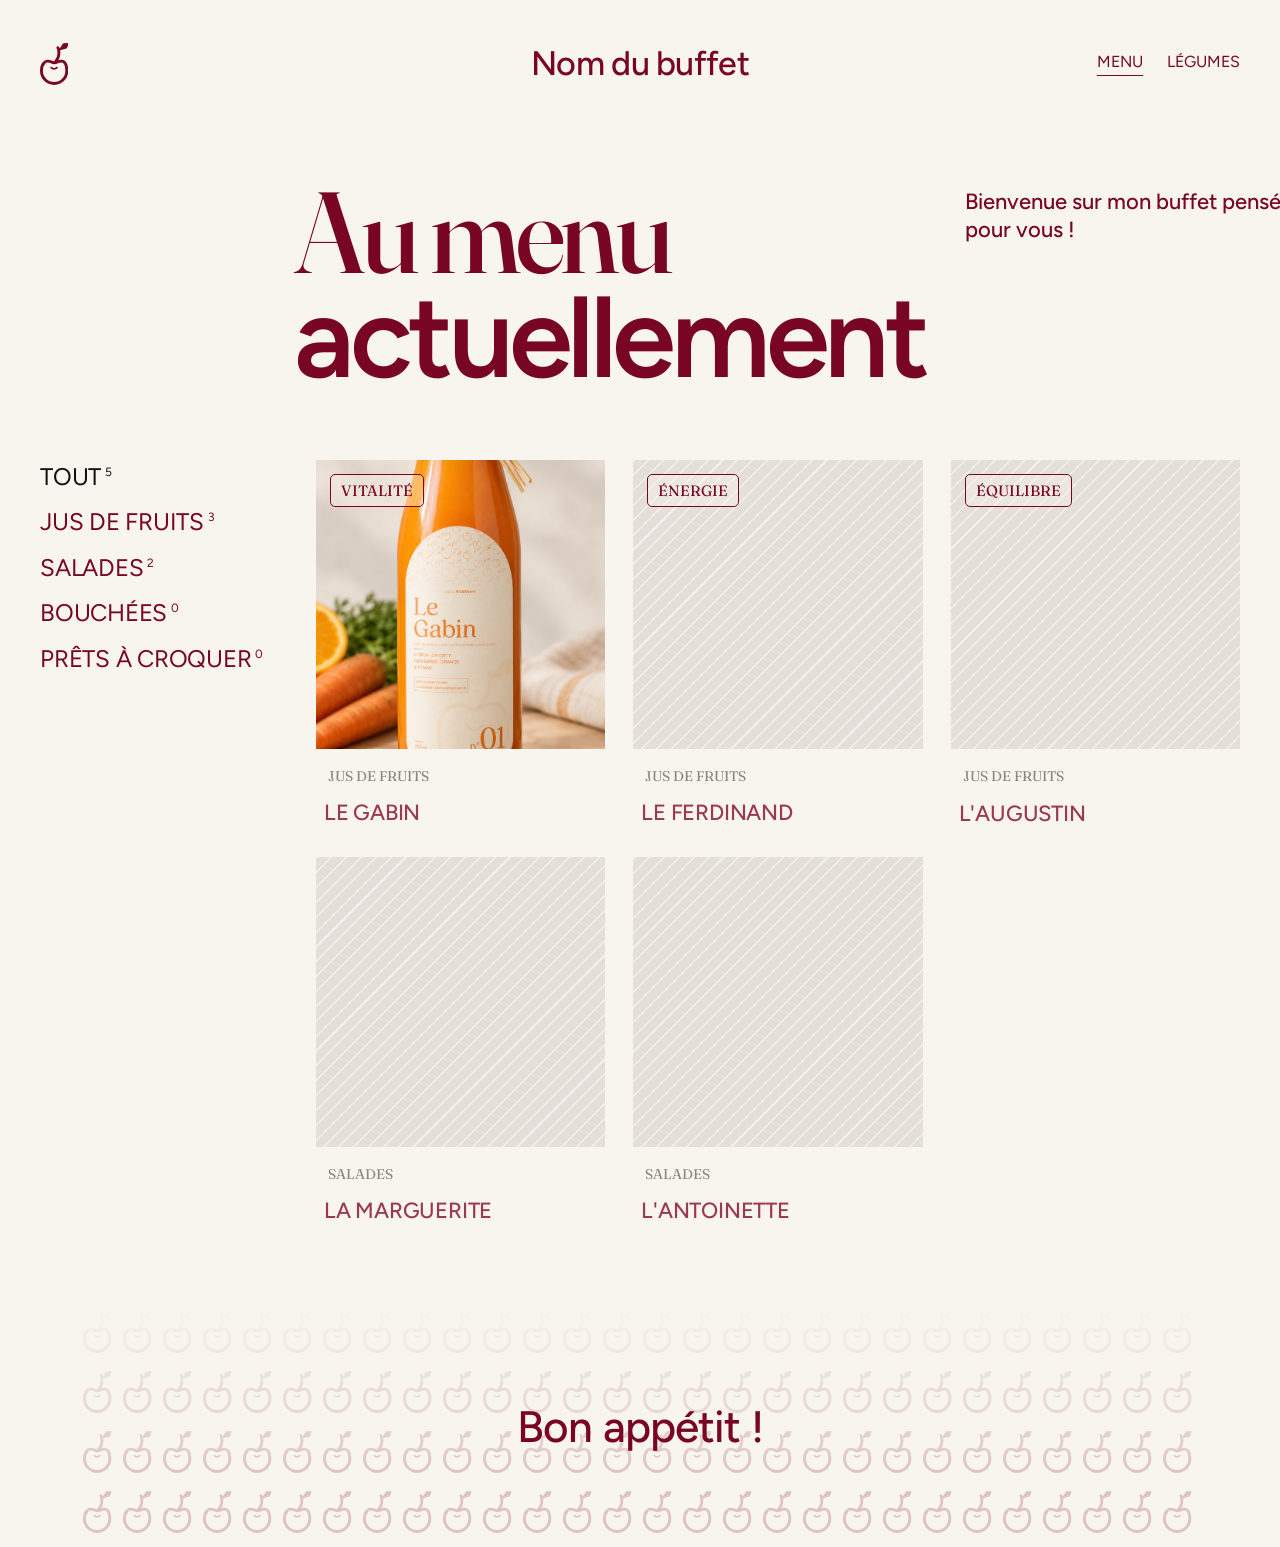
==== index.html @ e61be529 "Add files via upload" ====
<!doctype html>
<html lang="fr">
<head>
  <meta charset="utf-8">
  <meta name="viewport" content="width=device-width, initial-scale=1">
  <title>Buffet</title>
  <link rel="preconnect" href="https://fonts.googleapis.com">
  <link rel="preconnect" href="https://fonts.gstatic.com" crossorigin>
  <link href="https://fonts.googleapis.com/css2?family=Figtree:wght@400;500;600&family=Fraunces:opsz,wght@9..144,400;9..144,500&display=swap" rel="stylesheet">
  <link rel="stylesheet" href="style.css">
</head>
<body>
  <div id="app"></div>
  <script src="data.js"></script>
  <script src="app.js"></script>
</body>
</html>
---- style.css ----
:root {
  --bg: #f8f4ee;
  --wine: #770523;
  --wine-soft: #9a3a52;
  --grey: #8b8680;
  --ph: #e4e0d9;
  --serif: "Fraunces", Georgia, serif;
  --sans: "Figtree", system-ui, sans-serif;
}
* { box-sizing: border-box; }
html { scroll-behavior: smooth; }
body {
  margin: 0; background: var(--bg); color: var(--wine);
  font-family: var(--sans); font-size: 18px; line-height: 1.4;
}
a { color: inherit; text-decoration: none; }
button { font: inherit; color: inherit; background: none; border: 0; cursor: pointer; padding: 0; }

/* En-tête */
.top {
  display: grid; grid-template-columns: 1fr auto 1fr; align-items: center;
  padding: 40px 40px 0;
}
.top .logo { justify-self: start; display: block; }
.top .logo svg { display: block; }
.top .name { font-size: 34px; font-weight: 500; letter-spacing: -0.02em; text-align: center; }
.top nav { justify-self: end; display: flex; gap: 24px; font-size: 16px; text-transform: uppercase; }
.top nav a { padding-bottom: 2px; border-bottom: 1.5px solid transparent; }
.top nav a.on, .top nav a:hover { border-color: var(--wine); }

/* Titre */
.hero { display: grid; grid-template-columns: 1fr 340px; gap: 40px; padding: 90px 40px 70px 23%; align-items: start; }
.hero h1 { margin: 0; font-weight: 400; font-size: clamp(56px, 9vw, 150px); line-height: .92; letter-spacing: -0.04em; }
.hero h1 .serif { font-family: var(--serif); font-weight: 500; display: block; letter-spacing: -0.04em; }
.hero h1 .sans { font-family: var(--sans); font-weight: 600; display: block; }
.hero p { margin: 10px 0 0; font-size: 22px; line-height: 1.3; font-weight: 500; }

/* Disposition filtres + grille */
.layout { display: grid; grid-template-columns: 23% 1fr; padding: 0 40px 80px 40px; }
.filters { display: flex; flex-direction: column; gap: 12px; align-items: flex-start; position: sticky; top: 24px; align-self: start; }
.filters button { font-size: 24px; text-transform: uppercase; text-align: left; letter-spacing: -0.01em; }
.filters button sup { font-size: .5em; margin-left: 4px; }
.filters button.on { color: #111; }
.filters button:hover { opacity: .7; }
.search { margin-bottom: 18px; width: 100%; max-width: 230px; border: 1.5px solid var(--wine); background: transparent; border-radius: 999px; padding: 8px 16px; font: inherit; font-size: 16px; color: var(--wine); }
.search::placeholder { color: var(--wine-soft); opacity: .7; }
.chip { font-size: 15px; text-transform: uppercase; border: 1.5px solid var(--wine); border-radius: 999px; padding: 4px 12px; }
.chip.on { background: var(--wine); color: var(--bg); }
.chips { display: flex; flex-wrap: wrap; gap: 8px; margin-top: 8px; }

.grid { display: grid; grid-template-columns: repeat(3, 1fr); gap: 28px; align-items: start; }
.card { display: block; }
.card .pic { position: relative; aspect-ratio: 1; background: var(--ph); overflow: hidden; }
.card .pic.empty {
  background-image: repeating-linear-gradient(-45deg, transparent 0 9px, rgba(255,255,255,.55) 9px 10.5px);
}
.card .pic img { width: 100%; height: 100%; object-fit: cover; display: block; transition: transform .5s; }
.card:hover .pic img { transform: scale(1.04); }
.tag {
  position: absolute; top: 14px; left: 14px; font-family: var(--serif); font-size: 15px;
  text-transform: uppercase; font-variant: small-caps; border: 1.5px solid var(--wine);
  border-radius: 5px; padding: 5px 10px; background: rgba(248,244,238,.35); color: var(--wine);
}
.card .cat { margin: 18px 12px 0; font-family: var(--serif); font-size: 14px; text-transform: uppercase; color: var(--grey); }
.card h3 { margin: 12px 8px 0; font-size: 22px; font-weight: 500; text-transform: uppercase; color: var(--wine-soft); letter-spacing: -0.01em; }
.card .ing { margin: 14px 12px 0; font-family: var(--serif); font-size: 14px; text-transform: uppercase; color: var(--grey); }
.empty-msg { grid-column: 1 / -1; color: var(--wine-soft); font-size: 20px; }

/* Fiche détail */
.detail { padding: 70px 40px 40px 21%; }
.btn-back { display: inline-block; background: var(--wine); color: var(--bg); text-transform: uppercase; font-size: 18px; padding: 4px 12px; border-radius: 4px; }
.btn-back:hover { opacity: .85; }
.detail h2 { margin: 24px 0 0; font-family: var(--serif); font-weight: 500; font-size: clamp(56px, 8vw, 130px); line-height: 1; letter-spacing: -0.04em; }
.detail-body { display: grid; grid-template-columns: minmax(0, 840fr) minmax(0, 320fr); gap: 40px; margin-top: 90px; align-items: start; padding-right: 0; }
.detail-body > .pic { position: relative; aspect-ratio: 1.09; background: var(--ph); overflow: hidden; }
.detail-body > .pic.empty, .pic.empty { background-image: repeating-linear-gradient(-45deg, transparent 0 9px, rgba(255,255,255,.55) 9px 10.5px); }
.detail-body > .pic img { width: 100%; height: 100%; object-fit: cover; display: block; }
.pills { display: flex; flex-wrap: wrap; gap: 8px; }
.pill { text-transform: uppercase; font-size: 17px; border: 1.5px solid var(--wine); border-radius: 5px; padding: 3px 10px; }
.texte { margin: 56px 0 0; font-size: 20px; line-height: 1.35; color: #3a0a15; }
.detail dl { margin: 36px 0 0; }
.detail dt { font-family: var(--serif); text-transform: uppercase; font-size: 14px; color: var(--grey); margin-top: 20px; }
.detail dd { margin: 4px 0 0; font-size: 19px; color: #3a0a15; }
.detail .links a { text-decoration: underline; text-underline-offset: 3px; margin-right: 12px; color: var(--wine); }
.months { display: flex; gap: 4px; flex-wrap: wrap; margin-top: 6px; }
.months span { font-size: 13px; width: 34px; text-align: center; padding: 4px 0; border: 1.5px solid rgba(119,5,35,.25); border-radius: 6px; opacity: .5; }
.months span.on { background: var(--wine); color: var(--bg); border-color: var(--wine); opacity: 1; }
.more-head { display: flex; justify-content: space-between; align-items: baseline; margin: 110px 0 40px; }
.more-head h3 { margin: 0; font-family: var(--serif); font-weight: 500; font-size: 52px; letter-spacing: -0.03em; }
.more-head a { text-transform: uppercase; font-size: 18px; }
.more-head a:hover { text-decoration: underline; }
.more { display: grid; grid-template-columns: repeat(2, minmax(0, 420fr)) minmax(0, 320fr); gap: 40px; }

/* Pied de page */
.foot { position: relative; height: 240px; margin: 0 6% ; display: grid; place-items: center; }
.foot::before { content: ""; position: absolute; inset: 0; background-image: var(--pattern); background-size: 40px 60px;
  -webkit-mask-image: linear-gradient(to bottom, transparent, #000 70%); mask-image: linear-gradient(to bottom, transparent, #000 70%); }
.foot p { position: relative; margin: 0; font-size: 44px; font-weight: 500; letter-spacing: -0.02em; }

@media (max-width: 900px) {
  body { font-size: 16px; }
  .top { padding: 24px 20px 0; grid-template-columns: auto 1fr; gap: 12px; }
  .top .name { text-align: right; font-size: 22px; }
  .top nav { grid-column: 1 / -1; justify-self: start; margin-top: 14px; }
  .hero { grid-template-columns: 1fr; padding: 40px 20px 30px; gap: 16px; }
  .hero p { font-size: 18px; margin: 0; }
  .layout { grid-template-columns: 1fr; padding: 0 20px 60px; gap: 24px; }
  .filters { position: static; flex-direction: row; flex-wrap: wrap; gap: 8px 16px; }
  .filters button { font-size: 18px; }
  .search { max-width: none; }
  .grid { grid-template-columns: 1fr 1fr; gap: 16px; }
  .card h3 { font-size: 17px; margin-left: 4px; }
  .card .cat, .card .ing { margin-left: 4px; font-size: 12px; }
  .detail { padding: 40px 20px; }
  .detail-body { grid-template-columns: 1fr; margin-top: 40px; gap: 24px; }
  .texte { margin-top: 24px; }
  .more-head { margin: 60px 0 24px; }
  .more-head h3 { font-size: 34px; }
  .more { grid-template-columns: 1fr 1fr; gap: 16px; }
  .foot p { font-size: 30px; }
}
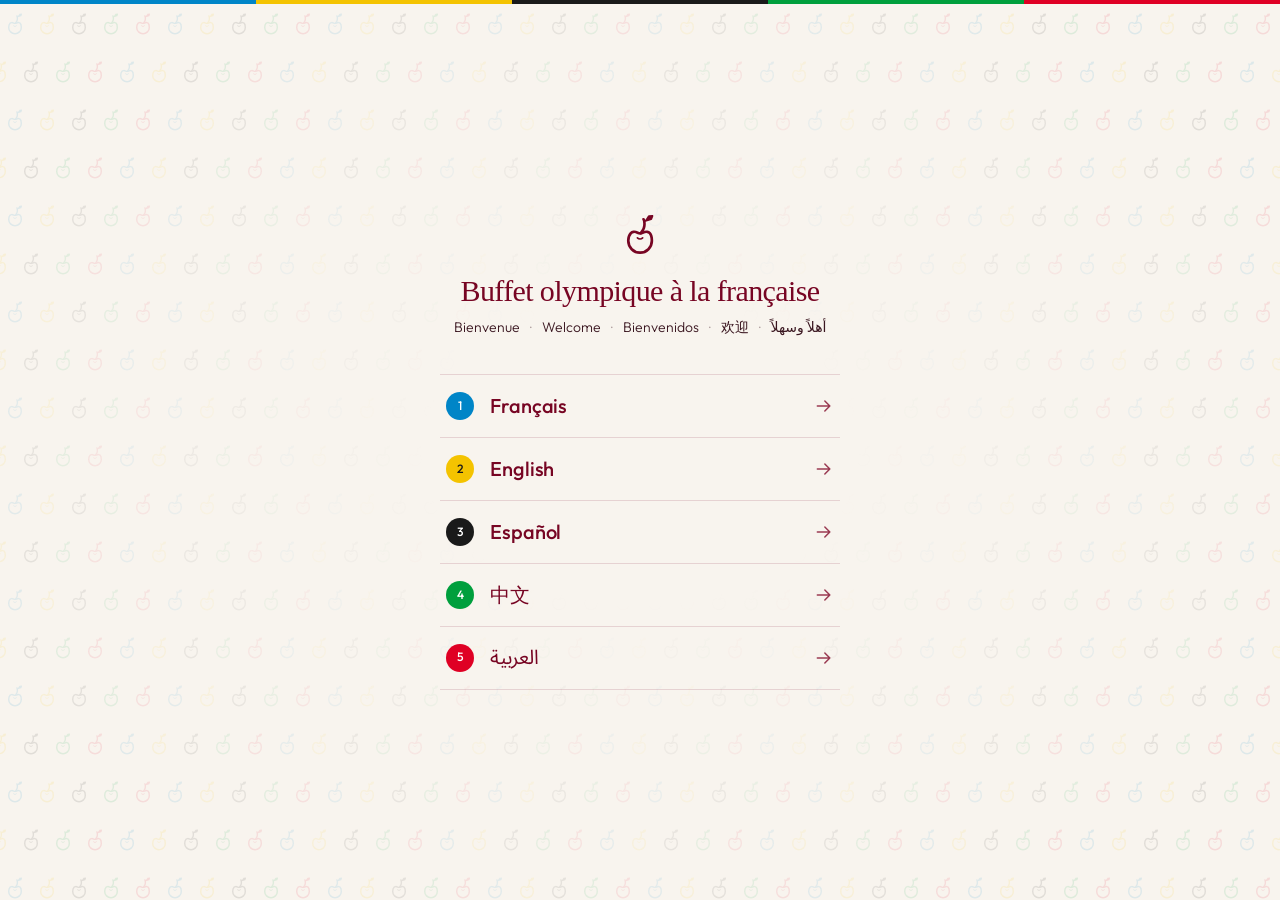
==== commit 0dadfc9c: "Add files via upload" ====
--- a/index.html
+++ b/index.html
@@ -4,14 +4,11 @@
   <meta charset="utf-8">
   <meta name="viewport" content="width=device-width, initial-scale=1">
   <title>Buffet</title>
-  <link rel="preconnect" href="https://fonts.googleapis.com">
-  <link rel="preconnect" href="https://fonts.gstatic.com" crossorigin>
-  <link href="https://fonts.googleapis.com/css2?family=Figtree:wght@400;500;600&family=Fraunces:opsz,wght@9..144,400;9..144,500&display=swap" rel="stylesheet">
   <link rel="stylesheet" href="style.css">
 </head>
 <body>
   <div id="app"></div>
-  <script src="data.js"></script>
+  <script src="i18n.js"></script>
   <script src="app.js"></script>
 </body>
 </html>
--- a/style.css
+++ b/style.css
@@ -1,121 +1,254 @@
+/* ---------- Polices : Outfit (variable) + Times New Roman ---------- */
+@font-face { font-family: "Outfit"; font-weight: 100 900; font-style: normal; font-display: swap; src: url(fonts/outfit-latin-wght-normal.woff2) format("woff2"); }
+@font-face { font-family: "Noto Sans Arabic"; font-weight: 400; font-display: swap; src: url(fonts/noto-sans-arabic-arabic-400-normal.woff2) format("woff2"); }
+@font-face { font-family: "Noto Sans Arabic"; font-weight: 600; font-display: swap; src: url(fonts/noto-sans-arabic-arabic-600-normal.woff2) format("woff2"); }
+@font-face { font-family: "Noto Sans Arabic"; font-weight: 800; font-display: swap; src: url(fonts/noto-sans-arabic-arabic-800-normal.woff2) format("woff2"); }
+
 :root {
-  --bg: #f8f4ee;
+  --cream: #f8f4ee;
   --wine: #770523;
   --wine-soft: #9a3a52;
-  --grey: #8b8680;
-  --ph: #e4e0d9;
-  --serif: "Fraunces", Georgia, serif;
-  --sans: "Figtree", system-ui, sans-serif;
-}
+  --ink: #3a1620;
+  --muted: #8f8481;
+  --line: rgba(119, 5, 35, .14);
+  --ph: #e8e3dc;
+  /* Repères des Jeux : bleu, jaune, noir, vert, rouge */
+  --o-blue: #0085c7; --o-yellow: #f4c300; --o-black: #1a1a1a; --o-green: #009f3d; --o-red: #df0024;
+  --c: var(--o-red); --ink-on: #fff;
+  --maxw: 1160px;
+  --gut: clamp(20px, 4vw, 40px);
+  --side: 180px;
+  --gap: clamp(32px, 5vw, 72px);
+  --sans: "Outfit", system-ui, -apple-system, "Segoe UI", sans-serif;
+  --serif: "Times New Roman", Times, "Liberation Serif", serif;
+}
+:lang(zh) { --sans: "PingFang SC", "Hiragino Sans GB", "Microsoft YaHei", "Noto Sans CJK SC", "Noto Sans SC", "Outfit", sans-serif; --serif: "Songti SC", "STSong", "Noto Serif CJK SC", "Source Han Serif SC", "SimSun", serif; }
+:lang(ar) { --sans: "Noto Sans Arabic", "Outfit", "Segoe UI", Tahoma, sans-serif; --serif: var(--sans); letter-spacing: 0 !important; }
+:lang(zh), :lang(ar) { text-transform: none !important; }
+
 * { box-sizing: border-box; }
-html { scroll-behavior: smooth; }
-body {
-  margin: 0; background: var(--bg); color: var(--wine);
-  font-family: var(--sans); font-size: 18px; line-height: 1.4;
-}
+html { scroll-behavior: smooth; -webkit-text-size-adjust: 100%; }
+body { margin: 0; background: var(--cream); color: var(--wine); font: 400 16px/1.5 var(--sans); -webkit-font-smoothing: antialiased; overflow-x: clip; min-width: 320px; }
 a { color: inherit; text-decoration: none; }
 button { font: inherit; color: inherit; background: none; border: 0; cursor: pointer; padding: 0; }
-
-/* En-tête */
-.top {
-  display: grid; grid-template-columns: 1fr auto 1fr; align-items: center;
-  padding: 40px 40px 0;
-}
-.top .logo { justify-self: start; display: block; }
-.top .logo svg { display: block; }
-.top .name { font-size: 34px; font-weight: 500; letter-spacing: -0.02em; text-align: center; }
-.top nav { justify-self: end; display: flex; gap: 24px; font-size: 16px; text-transform: uppercase; }
-.top nav a { padding-bottom: 2px; border-bottom: 1.5px solid transparent; }
-.top nav a.on, .top nav a:hover { border-color: var(--wine); }
-
-/* Titre */
-.hero { display: grid; grid-template-columns: 1fr 340px; gap: 40px; padding: 90px 40px 70px 23%; align-items: start; }
-.hero h1 { margin: 0; font-weight: 400; font-size: clamp(56px, 9vw, 150px); line-height: .92; letter-spacing: -0.04em; }
-.hero h1 .serif { font-family: var(--serif); font-weight: 500; display: block; letter-spacing: -0.04em; }
-.hero h1 .sans { font-family: var(--sans); font-weight: 600; display: block; }
-.hero p { margin: 10px 0 0; font-size: 22px; line-height: 1.3; font-weight: 500; }
-
-/* Disposition filtres + grille */
-.layout { display: grid; grid-template-columns: 23% 1fr; padding: 0 40px 80px 40px; }
-.filters { display: flex; flex-direction: column; gap: 12px; align-items: flex-start; position: sticky; top: 24px; align-self: start; }
-.filters button { font-size: 24px; text-transform: uppercase; text-align: left; letter-spacing: -0.01em; }
-.filters button sup { font-size: .5em; margin-left: 4px; }
-.filters button.on { color: #111; }
-.filters button:hover { opacity: .7; }
-.search { margin-bottom: 18px; width: 100%; max-width: 230px; border: 1.5px solid var(--wine); background: transparent; border-radius: 999px; padding: 8px 16px; font: inherit; font-size: 16px; color: var(--wine); }
-.search::placeholder { color: var(--wine-soft); opacity: .7; }
-.chip { font-size: 15px; text-transform: uppercase; border: 1.5px solid var(--wine); border-radius: 999px; padding: 4px 12px; }
-.chip.on { background: var(--wine); color: var(--bg); }
-.chips { display: flex; flex-wrap: wrap; gap: 8px; margin-top: 8px; }
-
-.grid { display: grid; grid-template-columns: repeat(3, 1fr); gap: 28px; align-items: start; }
-.card { display: block; }
-.card .pic { position: relative; aspect-ratio: 1; background: var(--ph); overflow: hidden; }
-.card .pic.empty {
-  background-image: repeating-linear-gradient(-45deg, transparent 0 9px, rgba(255,255,255,.55) 9px 10.5px);
-}
-.card .pic img { width: 100%; height: 100%; object-fit: cover; display: block; transition: transform .5s; }
-.card:hover .pic img { transform: scale(1.04); }
-.tag {
-  position: absolute; top: 14px; left: 14px; font-family: var(--serif); font-size: 15px;
-  text-transform: uppercase; font-variant: small-caps; border: 1.5px solid var(--wine);
-  border-radius: 5px; padding: 5px 10px; background: rgba(248,244,238,.35); color: var(--wine);
-}
-.card .cat { margin: 18px 12px 0; font-family: var(--serif); font-size: 14px; text-transform: uppercase; color: var(--grey); }
-.card h3 { margin: 12px 8px 0; font-size: 22px; font-weight: 500; text-transform: uppercase; color: var(--wine-soft); letter-spacing: -0.01em; }
-.card .ing { margin: 14px 12px 0; font-family: var(--serif); font-size: 14px; text-transform: uppercase; color: var(--grey); }
-.empty-msg { grid-column: 1 / -1; color: var(--wine-soft); font-size: 20px; }
-
-/* Fiche détail */
-.detail { padding: 70px 40px 40px 21%; }
-.btn-back { display: inline-block; background: var(--wine); color: var(--bg); text-transform: uppercase; font-size: 18px; padding: 4px 12px; border-radius: 4px; }
-.btn-back:hover { opacity: .85; }
-.detail h2 { margin: 24px 0 0; font-family: var(--serif); font-weight: 500; font-size: clamp(56px, 8vw, 130px); line-height: 1; letter-spacing: -0.04em; }
-.detail-body { display: grid; grid-template-columns: minmax(0, 840fr) minmax(0, 320fr); gap: 40px; margin-top: 90px; align-items: start; padding-right: 0; }
-.detail-body > .pic { position: relative; aspect-ratio: 1.09; background: var(--ph); overflow: hidden; }
-.detail-body > .pic.empty, .pic.empty { background-image: repeating-linear-gradient(-45deg, transparent 0 9px, rgba(255,255,255,.55) 9px 10.5px); }
-.detail-body > .pic img { width: 100%; height: 100%; object-fit: cover; display: block; }
+ul { list-style: none; margin: 0; padding: 0; }
+h1, h2 { margin: 0; font-weight: 400; }
+img { max-width: 100%; }
+:focus-visible { outline: 2px solid var(--o-blue); outline-offset: 3px; }
+.apple { display: block; }
+.chev { flex: none; color: var(--wine-soft); transition: transform .25s; }
+[dir="rtl"] .chev { transform: scaleX(-1); }
+
+/* Liseré aux 5 couleurs, tout en haut de chaque page */
+body::before { content: ""; display: block; height: 4px; background: linear-gradient(90deg, var(--o-blue) 0 20%, var(--o-yellow) 20% 40%, var(--o-black) 40% 60%, var(--o-green) 60% 80%, var(--o-red) 80% 100%); }
+
+/* ---------- En-tête ---------- */
+/* En-tête collant : transparent en haut de page, verre dépoli (glassmorphism) dès qu'on défile */
+.top { position: sticky; top: 0; z-index: 60; }
+.top::before { content: ""; position: absolute; inset: 0; z-index: -1; pointer-events: none; opacity: 0; transition: opacity .35s ease;
+  background: linear-gradient(to bottom, rgba(255, 253, 249, .74), rgba(248, 244, 238, .5));
+  -webkit-backdrop-filter: blur(18px) saturate(1.7); backdrop-filter: blur(18px) saturate(1.7);
+  border-bottom: 1px solid rgba(255, 255, 255, .65); box-shadow: 0 1px 0 rgba(119, 5, 35, .07), 0 14px 34px -16px rgba(119, 5, 35, .2); }
+.top.scrolled::before { opacity: 1; }
+@supports not ((backdrop-filter: blur(1px)) or (-webkit-backdrop-filter: blur(1px))) { .top::before { background: rgba(248, 244, 238, .96); } }
+.top-in { max-width: var(--maxw); margin: 0 auto; padding: 28px var(--gut); display: grid; grid-template-columns: 1fr auto 1fr; align-items: center; gap: 16px; }
+.logo { justify-self: start; color: var(--wine); }
+.brand { text-align: center; font: 500 clamp(17px, 2vw, 20px)/1.25 var(--sans); letter-spacing: -.01em; text-wrap: balance; }
+/* Sélecteur de langue : menu déroulant avec drapeaux */
+.langs { justify-self: end; }
+.langdd { position: relative; z-index: 50; }
+.flag { display: block; flex: none; width: 22px; height: 15px; border-radius: 2px; object-fit: cover; box-shadow: 0 0 0 1px rgba(0, 0, 0, .14); }
+.lang-trigger { display: inline-flex; align-items: center; gap: 8px; padding: 7px 10px 7px 9px; border: 1px solid var(--line); border-radius: 999px; background: transparent; font: 500 12px/1 var(--sans); text-transform: uppercase; letter-spacing: .08em; transition: border-color .2s, background .2s; }
+.lang-trigger:hover, .lang-trigger[aria-expanded="true"] { border-color: var(--wine); background: rgba(119, 5, 35, .04); }
+.caret { flex: none; transition: transform .2s; }
+.lang-trigger[aria-expanded="true"] .caret { transform: rotate(180deg); }
+.lang-menu { position: absolute; top: calc(100% + 8px); inset-inline-end: 0; min-width: 188px; margin: 0; padding: 6px; background: #fffdf9; border: 1px solid var(--line); border-radius: 10px; box-shadow: 0 14px 34px rgba(119, 5, 35, .13); }
+.lang-menu:not([hidden]) { animation: pop .16s ease-out; }
+@keyframes pop { from { opacity: 0; transform: translateY(-4px); } to { opacity: 1; transform: none; } }
+.lang-opt { width: 100%; display: flex; align-items: center; gap: 12px; padding: 10px 12px; border-radius: 6px; text-align: start; font: 400 15px/1.2 var(--sans); text-transform: none; letter-spacing: 0; transition: background .15s; }
+.lang-opt:hover, .lang-opt:focus-visible { background: rgba(119, 5, 35, .06); outline: none; }
+.lang-opt.on { font-weight: 600; }
+.lang-name { flex: 1; }
+.check { flex: none; color: var(--o-green); }
+
+/* ---------- Titres d'accueil ---------- */
+.hero, .layout { max-width: var(--maxw); margin: 0 auto; padding-inline: var(--gut); display: grid; grid-template-columns: var(--side) minmax(0, 1fr); column-gap: var(--gap); }
+.hero { padding-top: clamp(48px, 7vw, 96px); }
+.hero-main { min-width: 0; }
+.hero h1 { font-size: clamp(32px, 5.2vw, 58px); line-height: 1.06; letter-spacing: -.03em; }
+.hero h1 span { display: block; }
+.hero h1 .serif { font-family: var(--serif); letter-spacing: -.035em; }
+.hero h1 .sans { font-family: var(--sans); font-weight: 600; }
+.intro { margin: 18px 0 0; max-width: 44ch; font-size: 16px; line-height: 1.6; font-weight: 300; color: var(--ink); }
+.hero-side { padding-top: 4px; }
+
+/* Contrôle segmenté (navigation) : la pastille blanche glisse d'un segment à l'autre */
+.seg { --d: 1; position: relative; display: grid; grid-template-columns: 1fr 1fr; width: min(100%, 520px); margin-top: 40px; padding: 4px; border-radius: 14px; background: rgba(119, 5, 35, .06); }
+[dir="rtl"] .seg { --d: -1; }
+.seg-thumb { position: absolute; top: 4px; bottom: 4px; inset-inline-start: 4px; width: calc(50% - 4px); border-radius: 10px; background: #fffdf9;
+  box-shadow: 0 1px 2px rgba(119, 5, 35, .14), 0 6px 16px -4px rgba(119, 5, 35, .16);
+  transform: translateX(calc(var(--i, 0) * var(--d) * 100%)); transition: transform .38s cubic-bezier(.3, .7, .2, 1); }
+.seg[data-i="1"] { --i: 1; }
+.seg-item { position: relative; z-index: 1; display: flex; align-items: center; justify-content: center; gap: 8px; min-height: 46px; padding: 8px 14px; border-radius: 10px; text-align: center; font: 400 14px/1.25 var(--sans); text-wrap: balance; opacity: .62; transition: opacity .2s; }
+.seg-item:hover { opacity: 1; }
+.seg-item.on { opacity: 1; font-weight: 600; }
+.seg-item.on::before { content: ""; flex: none; width: 6px; height: 6px; border-radius: 50%; background: var(--c); }
+.seg-item:focus-visible { outline-offset: -3px; }
+.medal { display: block; width: 52px; height: auto; transform-origin: 50% 0; animation: swing 5s ease-in-out infinite; }
+@keyframes swing { 0%, 100% { transform: rotate(5deg); } 50% { transform: rotate(-4deg); } }
+[dir="rtl"] .medal { animation-name: swing-rtl; }
+@keyframes swing-rtl { 0%, 100% { transform: rotate(-5deg); } 50% { transform: rotate(4deg); } }
+
+/* ---------- Colonne de gauche (sections / filtres) ---------- */
+.layout { padding-top: clamp(44px, 6vw, 72px); align-items: start; }
+.side { position: sticky; top: calc(var(--hdr, 0px) + 24px); }
+.side nav { display: flex; flex-direction: column; align-items: flex-start; gap: 14px; }
+.side nav button { display: inline-flex; align-items: center; gap: 10px; font: 400 14px/1.2 var(--sans); text-transform: uppercase; letter-spacing: .06em; text-align: start; opacity: .75; transition: font-weight .25s, opacity .2s; }
+.side nav button[data-go]::before { content: ""; flex: none; width: 7px; height: 7px; border-radius: 50%; background: var(--c); }
+.side nav button:hover { opacity: 1; font-weight: 500; }
+.side nav button.on { opacity: 1; font-weight: 650; }
+.side nav sup { margin-inline-start: -4px; font: 400 11px var(--serif); letter-spacing: 0; vertical-align: super; }
+.side .season-btn::before { content: ""; flex: none; width: 7px; height: 7px; border-radius: 50%; background: var(--o-yellow); }
+.side .season-btn { margin-top: 8px; text-transform: none; letter-spacing: 0; font-size: 14px; }
+.search { width: 100%; margin-bottom: 28px; padding: 0 0 10px; border: 0; border-bottom: 1px solid var(--wine); border-radius: 0; background: transparent; font: 400 15px var(--sans); color: var(--wine); }
+.search::placeholder { color: var(--muted); }
+.search:focus { outline: none; border-color: var(--o-blue); }
+
+/* ---------- Sections du menu ---------- */
+.epreuve { scroll-margin-top: calc(var(--hdr, 0px) + 24px); }
+.epreuve + .epreuve { margin-top: clamp(56px, 7vw, 88px); }
+.ep-head { display: flex; align-items: center; gap: 14px; }
+.num { flex: none; display: inline-grid; place-items: center; width: 26px; height: 26px; border-radius: 50%; background: var(--c); color: var(--on, #fff); font: 500 11px/1 var(--sans); letter-spacing: .04em; }
+.ep-head h2 { font: 400 clamp(24px, 2.8vw, 30px)/1.1 var(--serif); letter-spacing: -.02em; }
+.ep-line { flex: 1; min-width: 20px; height: 1px; background: var(--c); opacity: .45; }
+
+.rows { margin-top: 8px; }
+.row { display: flex; align-items: center; gap: clamp(14px, 2.4vw, 24px); padding: 22px 0; border-bottom: 1px solid var(--line); }
+.row-main { flex: 1; min-width: 0; display: flex; flex-direction: column; gap: 6px; }
+.row-name { font: 500 15px/1.25 var(--sans); text-transform: uppercase; letter-spacing: .04em; color: var(--wine-soft); transition: color .2s; }
+.row-ing { font: 400 12.5px/1.4 var(--serif); text-transform: uppercase; letter-spacing: .03em; color: var(--muted); }
+.row:hover .row-name { color: var(--wine); }
+.row:hover .chev { transform: translateX(4px); } [dir="rtl"] .row:hover .chev { transform: scaleX(-1) translateX(4px); }
+
+.thumb { position: relative; flex: none; width: 72px; height: 72px; background: var(--ph); overflow: hidden; border-radius: 4px; }
+.thumb img { width: 100%; height: 100%; object-fit: cover; display: block; transition: transform .6s; }
+.row:hover .thumb img, .tile:hover .thumb img { transform: scale(1.05); }
+.thumb.empty { background-image: repeating-linear-gradient(-45deg, transparent 0 8px, rgba(255, 255, 255, .65) 8px 9.5px); }
+.thumb.empty::after { content: ""; position: absolute; inset: 0; background: var(--apple) center / 30% no-repeat; opacity: .22; }
+
+.tag { flex: none; display: inline-block; font: 400 12px/1 var(--serif); text-transform: uppercase; letter-spacing: .04em; padding: 6px 9px 5px; border: 1px solid var(--wine); border-radius: 3px; background: rgba(248, 244, 238, .6); }
+.tag.season::before { content: ""; display: inline-block; width: 6px; height: 6px; margin-inline-end: 6px; border-radius: 50%; background: var(--o-green); vertical-align: 1px; }
+.thumb.big .tag { position: absolute; top: 10px; inset-inline-start: 10px; z-index: 1; }
+
+/* ---------- Vignettes (légumes, « Mais aussi… ») ---------- */
+.tiles { display: grid; grid-template-columns: repeat(auto-fill, minmax(176px, 1fr)); gap: 40px clamp(16px, 2.4vw, 28px); }
+.tiles.more { grid-template-columns: repeat(3, minmax(0, 1fr)); }
+.tile { display: flex; flex-direction: column; }
+.tile .thumb { width: 100%; height: auto; aspect-ratio: 1; }
+.tile-cat { margin-top: 14px; font: 400 12px/1 var(--serif); text-transform: uppercase; letter-spacing: .04em; color: var(--muted); }
+.tile-name { margin-top: 7px; font: 500 15px/1.25 var(--sans); text-transform: uppercase; letter-spacing: .04em; color: var(--wine-soft); transition: color .2s; }
+.tile:hover .tile-name { color: var(--wine); }
+.none { grid-column: 1 / -1; color: var(--muted); }
+
+/* ---------- Fiche produit / fiche légume ---------- */
+.detail { max-width: var(--maxw); margin: 0 auto; padding: clamp(40px, 5vw, 64px) var(--gut) 0; }
+.back { display: inline-block; font: 500 12px/1 var(--sans); text-transform: uppercase; letter-spacing: .12em; padding: 9px 13px 8px; background: var(--wine); color: var(--cream); border-radius: 3px; transition: opacity .2s; }
+.back:hover { opacity: .85; }
+.d-title { margin-top: clamp(24px, 3vw, 36px); font: 400 clamp(32px, 4.6vw, 52px)/1.05 var(--serif); letter-spacing: -.035em; }
+.d-grid { display: grid; grid-template-columns: minmax(0, 1.5fr) minmax(0, 1fr); gap: var(--gap); margin-top: clamp(32px, 4vw, 52px); align-items: start; }
+.d-pic.thumb { width: 100%; height: auto; aspect-ratio: 1.1; border-radius: 6px; }
+.d-pic.thumb:hover img { transform: none; }
 .pills { display: flex; flex-wrap: wrap; gap: 8px; }
-.pill { text-transform: uppercase; font-size: 17px; border: 1.5px solid var(--wine); border-radius: 5px; padding: 3px 10px; }
-.texte { margin: 56px 0 0; font-size: 20px; line-height: 1.35; color: #3a0a15; }
-.detail dl { margin: 36px 0 0; }
-.detail dt { font-family: var(--serif); text-transform: uppercase; font-size: 14px; color: var(--grey); margin-top: 20px; }
-.detail dd { margin: 4px 0 0; font-size: 19px; color: #3a0a15; }
-.detail .links a { text-decoration: underline; text-underline-offset: 3px; margin-right: 12px; color: var(--wine); }
-.months { display: flex; gap: 4px; flex-wrap: wrap; margin-top: 6px; }
-.months span { font-size: 13px; width: 34px; text-align: center; padding: 4px 0; border: 1.5px solid rgba(119,5,35,.25); border-radius: 6px; opacity: .5; }
-.months span.on { background: var(--wine); color: var(--bg); border-color: var(--wine); opacity: 1; }
-.more-head { display: flex; justify-content: space-between; align-items: baseline; margin: 110px 0 40px; }
-.more-head h3 { margin: 0; font-family: var(--serif); font-weight: 500; font-size: 52px; letter-spacing: -0.03em; }
-.more-head a { text-transform: uppercase; font-size: 18px; }
-.more-head a:hover { text-decoration: underline; }
-.more { display: grid; grid-template-columns: repeat(2, minmax(0, 420fr)) minmax(0, 320fr); gap: 40px; }
-
-/* Pied de page */
-.foot { position: relative; height: 240px; margin: 0 6% ; display: grid; place-items: center; }
-.foot::before { content: ""; position: absolute; inset: 0; background-image: var(--pattern); background-size: 40px 60px;
-  -webkit-mask-image: linear-gradient(to bottom, transparent, #000 70%); mask-image: linear-gradient(to bottom, transparent, #000 70%); }
-.foot p { position: relative; margin: 0; font-size: 44px; font-weight: 500; letter-spacing: -0.02em; }
-
+.pills:empty { display: none; }
+.pill { font: 400 12.5px/1 var(--serif); text-transform: uppercase; letter-spacing: .04em; padding: 7px 10px 6px; border: 1px solid var(--wine); border-radius: 3px; }
+.d-text { margin: 28px 0 0; font-size: 16px; line-height: 1.7; font-weight: 300; color: var(--ink); }
+.pills:empty + .d-text { margin-top: 0; }
+.d-info dl { margin: 32px 0 0; }
+.d-info dt { margin-top: 24px; font: 400 12px/1 var(--serif); text-transform: uppercase; letter-spacing: .06em; color: var(--muted); }
+.d-info dd { margin: 9px 0 0; font-size: 16px; line-height: 1.6; font-weight: 300; color: var(--ink); }
+.chip-link { display: inline-block; margin: 0 18px 6px 0; font: 500 14px/1.2 var(--sans); text-transform: uppercase; letter-spacing: .05em; color: var(--wine); border-bottom: 1px solid var(--wine); padding-bottom: 3px; }
+[dir="rtl"] .chip-link { margin: 0 0 6px 18px; }
+.chip-link:hover { color: var(--wine-soft); }
+.months { display: grid; grid-template-columns: repeat(6, minmax(0, 1fr)); gap: 5px; }
+.months span { text-align: center; font: 400 11.5px/1 var(--serif); text-transform: uppercase; padding: 9px 0 8px; border: 1px solid var(--line); border-radius: 3px; color: var(--muted); }
+.months span.on { background: var(--o-green); border-color: var(--o-green); color: #fff; }
+.months span.now { box-shadow: 0 0 0 2px var(--cream), 0 0 0 3.5px var(--wine); }
+.more-head { display: flex; align-items: baseline; justify-content: space-between; gap: 16px; margin: clamp(64px, 8vw, 104px) 0 28px; }
+.more-head h2 { font: 400 clamp(24px, 2.8vw, 30px)/1.1 var(--serif); letter-spacing: -.02em; }
+.more-head a { font: 500 12px/1 var(--sans); text-transform: uppercase; letter-spacing: .12em; border-bottom: 1px solid var(--wine); padding-bottom: 5px; white-space: nowrap; }
+
+/* ---------- Pied de page ---------- */
+.foot { position: relative; margin-top: clamp(72px, 9vw, 120px); text-align: center; }
+.foot-pattern { position: absolute; inset: 0 0 4px; background-image: var(--pattern); background-size: 160px 96px; opacity: .2; -webkit-mask-image: linear-gradient(to bottom, transparent, #000 85%); mask-image: linear-gradient(to bottom, transparent, #000 85%); }
+.enjoy { position: relative; margin: 0; padding: 72px var(--gut) 52px; font: 500 clamp(20px, 2.6vw, 24px)/1.2 var(--sans); letter-spacing: -.01em; }
+.foot-track { height: 4px; background: linear-gradient(90deg, var(--o-blue) 0 20%, var(--o-yellow) 20% 40%, var(--o-black) 40% 60%, var(--o-green) 60% 80%, var(--o-red) 80% 100%); }
+
+/* ---------- Page d'accueil (choix de la langue) ---------- */
+.splash { position: relative; min-height: calc(100vh - 4px); min-height: calc(100svh - 4px); display: grid; place-items: center; padding: 40px var(--gut); overflow: hidden; }
+.splash-pattern { position: absolute; inset: 0; background-image: var(--pattern); background-size: 160px 96px; opacity: .1; -webkit-mask-image: radial-gradient(ellipse at center, transparent 22%, #000 80%); mask-image: radial-gradient(ellipse at center, transparent 22%, #000 80%); }
+.splash-in { position: relative; width: 100%; max-width: 400px; text-align: center; }
+.mark { display: inline-block; color: var(--wine); }
+.splash-in h1 { margin-top: 14px; font: 400 clamp(24px, 4vw, 30px)/1.15 var(--serif); letter-spacing: -.02em; }
+.welcome { margin: 10px 0 0; display: flex; flex-wrap: wrap; justify-content: center; gap: 2px 10px; font: 300 14px/1.4 var(--sans); color: var(--ink); }
+.welcome i { opacity: .4; font-style: normal; }
+.lanes { margin-top: 36px; text-align: start; border-top: 1px solid var(--line); }
+.lane { width: 100%; display: flex; align-items: center; gap: 16px; padding: 17px 6px; border-bottom: 1px solid var(--line); text-align: start; transition: background .2s, padding .25s; }
+.lane:hover, .lane:focus-visible { background: rgba(119, 5, 35, .04); outline: none; padding-inline: 12px; }
+.dot { flex: none; display: inline-grid; place-items: center; width: 28px; height: 28px; border-radius: 50%; background: var(--c); color: var(--on, #fff); font: 500 12px/1 var(--sans); transition: transform .25s; }
+.lane-name { flex: 1; text-align: left; font: 500 20px/1.2 var(--sans); letter-spacing: -.005em; transition: font-weight .25s; }
+.lane:hover .lane-name { font-weight: 650; }
+.lane .arrow { color: var(--wine-soft); transition: transform .25s; }
+.lane:hover .arrow, .lane.go .arrow { transform: translateX(6px); }
+.lane.go .dot { transform: scale(1.3); }
+.lane.go { background: rgba(119, 5, 35, .06); }
+
+/* ---------- Tablette ---------- */
 @media (max-width: 900px) {
-  body { font-size: 16px; }
-  .top { padding: 24px 20px 0; grid-template-columns: auto 1fr; gap: 12px; }
-  .top .name { text-align: right; font-size: 22px; }
-  .top nav { grid-column: 1 / -1; justify-self: start; margin-top: 14px; }
-  .hero { grid-template-columns: 1fr; padding: 40px 20px 30px; gap: 16px; }
-  .hero p { font-size: 18px; margin: 0; }
-  .layout { grid-template-columns: 1fr; padding: 0 20px 60px; gap: 24px; }
-  .filters { position: static; flex-direction: row; flex-wrap: wrap; gap: 8px 16px; }
-  .filters button { font-size: 18px; }
-  .search { max-width: none; }
-  .grid { grid-template-columns: 1fr 1fr; gap: 16px; }
-  .card h3 { font-size: 17px; margin-left: 4px; }
-  .card .cat, .card .ing { margin-left: 4px; font-size: 12px; }
-  .detail { padding: 40px 20px; }
-  .detail-body { grid-template-columns: 1fr; margin-top: 40px; gap: 24px; }
-  .texte { margin-top: 24px; }
-  .more-head { margin: 60px 0 24px; }
-  .more-head h3 { font-size: 34px; }
-  .more { grid-template-columns: 1fr 1fr; gap: 16px; }
-  .foot p { font-size: 30px; }
-}
+  :root { --side: 1fr; }
+  .top-in { grid-template-columns: auto minmax(0, 1fr) auto; padding-block: 20px; gap: 14px; }
+  .epreuve { scroll-margin-top: calc(var(--hdr, 0px) + 72px); }
+  .hero, .layout { grid-template-columns: minmax(0, 1fr); }
+  .hero { position: relative; padding-top: 40px; }
+  .hero-side { position: absolute; top: 36px; inset-inline-end: var(--gut); padding: 0; }
+  .medal { width: 44px; }
+  .hero-text { padding-inline-end: 56px; }
+  .layout { padding-top: 36px; row-gap: 28px; }
+  .side { position: sticky; top: var(--hdr, 0px); z-index: 40; margin: 0 calc(var(--gut) * -1); padding: 12px var(--gut); background: rgba(248, 244, 238, .84); -webkit-backdrop-filter: blur(14px); backdrop-filter: blur(14px); border-bottom: 1px solid var(--line); }
+  .side nav { flex-direction: row; gap: 22px; overflow-x: auto; scrollbar-width: none; }
+  .side nav::-webkit-scrollbar { display: none; }
+  .side nav button { flex: none; }
+  .side .season-btn { margin-top: 0; }
+  .search { margin-bottom: 14px; }
+  .tiles.more { grid-template-columns: repeat(3, minmax(0, 1fr)); }
+  .d-grid { grid-template-columns: minmax(0, 1fr); gap: 32px; }
+  .d-info dl { margin-top: 24px; }
+  .months { grid-template-columns: repeat(6, minmax(0, 1fr)); }
+}
+@media (min-width: 901px) { .months { grid-template-columns: repeat(12, minmax(0, 1fr)); } }
+
+/* ---------- Téléphone ---------- */
+@media (max-width: 600px) {
+  .top-in { padding-block: 16px; }
+  .brand { font-size: 15px; }
+  .seg { width: 100%; margin-top: 28px; }
+  .seg-item { font-size: 13px; padding-inline: 8px; }
+  .row { padding: 18px 0; gap: 14px; }
+  .thumb { width: 64px; height: 64px; }
+  .row .tag { display: none; }
+  .tiles { grid-template-columns: repeat(2, minmax(0, 1fr)); gap: 28px 14px; }
+  .tiles.more { grid-template-columns: repeat(2, minmax(0, 1fr)); }
+  .tiles.more li:nth-child(3) { display: none; }
+  .thumb.big .tag { top: 8px; inset-inline-start: 8px; font-size: 11px; padding: 4px 7px 3px; }
+  .tile-name { font-size: 14px; }
+  .more-head { margin-top: 56px; }
+  .welcome i { display: none; }
+  .lane-name { font-size: 19px; }
+}
+@media (max-width: 360px) {
+  .lang-menu { min-width: 172px; }
+}
+@media (prefers-reduced-motion: reduce) {
+  .medal, .lang-menu:not([hidden]) { animation: none; }
+  .seg-thumb, .top::before { transition: none; }
+  html { scroll-behavior: auto; }
+}
